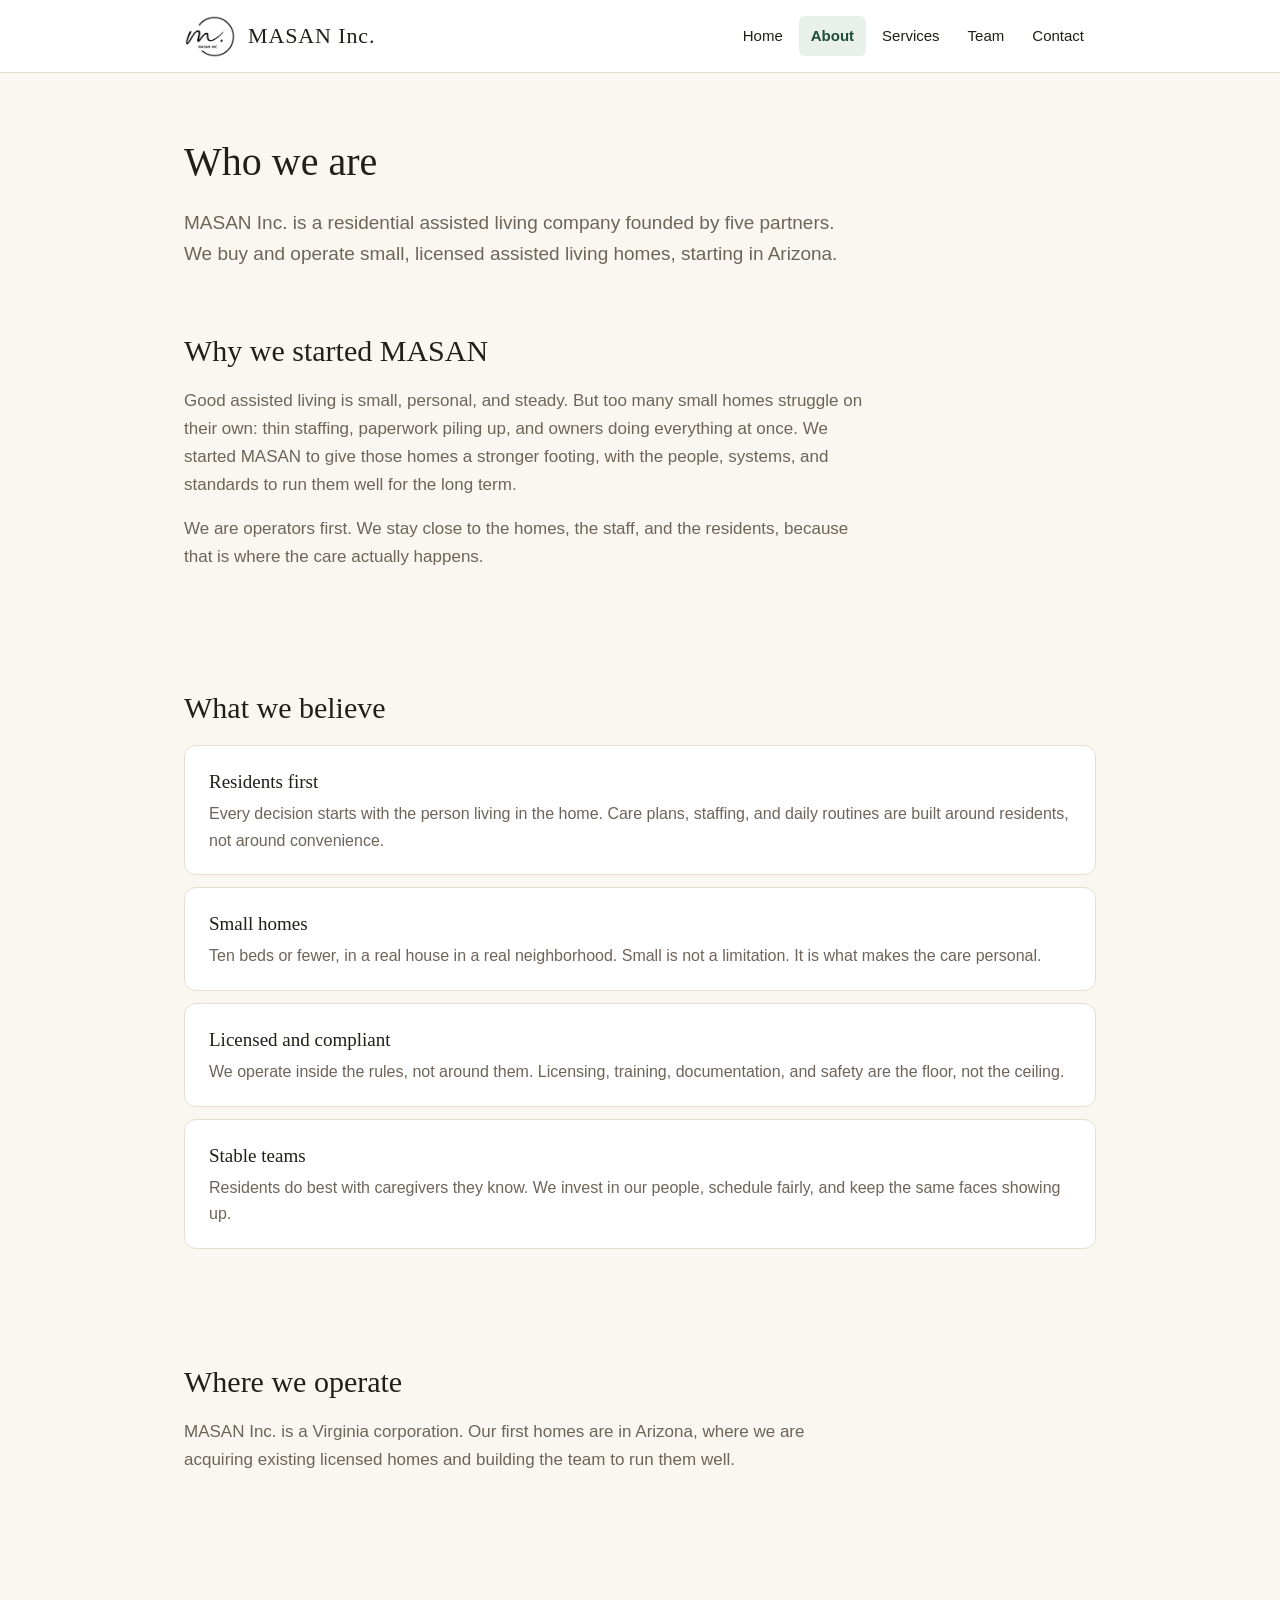
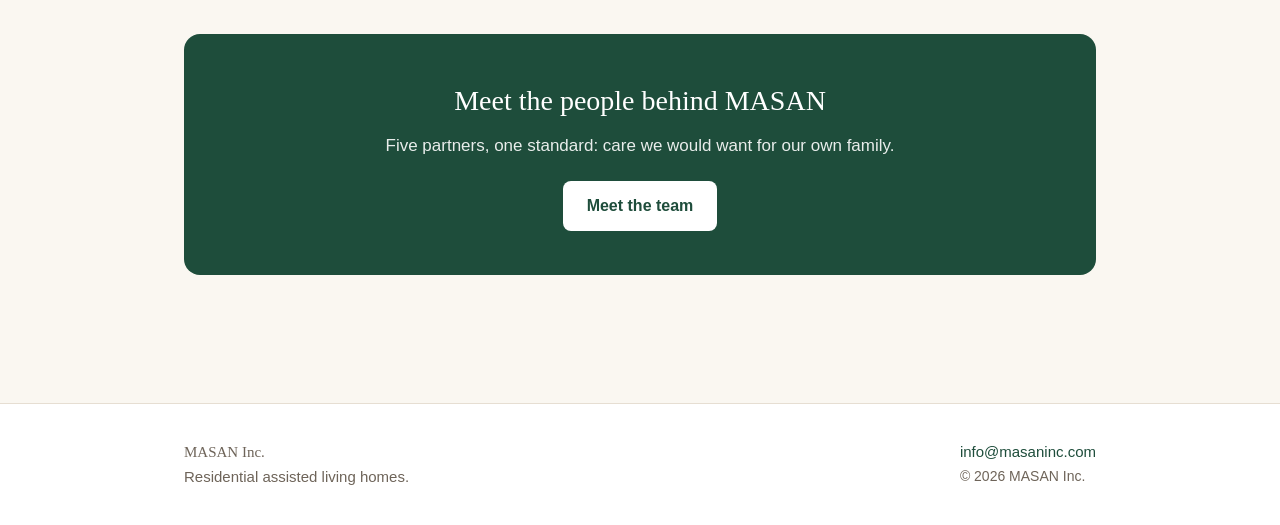
==== about/index.html @ 0355fd5c "MASAN Inc. company website: Home, About, Services, Team, Contact" ====
<!DOCTYPE html>
<html lang="en">
<head>
<meta charset="UTF-8">
<meta name="viewport" content="width=device-width, initial-scale=1.0">
<title>About | MASAN Inc.</title>
<meta name="description" content="MASAN Inc. is a residential assisted living company founded by five partners. We buy and operate small, licensed assisted living homes, starting in Arizona.">
<link rel="stylesheet" href="/styles.css">
</head>
<body>
<header class="site-header">
  <div class="wrap header-inner">
    <a class="brand" href="/" aria-label="MASAN Inc. home">
      <span class="brand-logo"></span>
      <span class="brand-name">MASAN Inc.</span>
    </a>
    <nav class="site-nav">
      <a href="/">Home</a>
      <a href="/about/" class="active">About</a>
      <a href="/services/">Services</a>
      <a href="/team/">Team</a>
      <a href="/contact/">Contact</a>
    </nav>
  </div>
</header>

<main>
  <section class="page-head">
    <div class="wrap">
      <h1>Who we are</h1>
      <p>MASAN Inc. is a residential assisted living company founded by five partners. We buy and operate small, licensed assisted living homes, starting in Arizona.</p>
    </div>
  </section>

  <section class="section">
    <div class="wrap">
      <h2>Why we started MASAN</h2>
      <p>Good assisted living is small, personal, and steady. But too many small homes struggle on their own: thin staffing, paperwork piling up, and owners doing everything at once. We started MASAN to give those homes a stronger footing, with the people, systems, and standards to run them well for the long term.</p>
      <p>We are operators first. We stay close to the homes, the staff, and the residents, because that is where the care actually happens.</p>
    </div>
  </section>

  <section class="section">
    <div class="wrap">
      <h2>What we believe</h2>
      <ul class="beliefs">
        <li>
          <strong>Residents first</strong>
          <p>Every decision starts with the person living in the home. Care plans, staffing, and daily routines are built around residents, not around convenience.</p>
        </li>
        <li>
          <strong>Small homes</strong>
          <p>Ten beds or fewer, in a real house in a real neighborhood. Small is not a limitation. It is what makes the care personal.</p>
        </li>
        <li>
          <strong>Licensed and compliant</strong>
          <p>We operate inside the rules, not around them. Licensing, training, documentation, and safety are the floor, not the ceiling.</p>
        </li>
        <li>
          <strong>Stable teams</strong>
          <p>Residents do best with caregivers they know. We invest in our people, schedule fairly, and keep the same faces showing up.</p>
        </li>
      </ul>
    </div>
  </section>

  <section class="section">
    <div class="wrap">
      <h2>Where we operate</h2>
      <p>MASAN Inc. is a Virginia corporation. Our first homes are in Arizona, where we are acquiring existing licensed homes and building the team to run them well.</p>
    </div>
  </section>

  <section class="section">
    <div class="wrap">
      <div class="cta-band">
        <h2>Meet the people behind MASAN</h2>
        <p>Five partners, one standard: care we would want for our own family.</p>
        <a class="btn" href="/team/">Meet the team</a>
      </div>
    </div>
  </section>
</main>

<footer class="site-footer">
  <div class="wrap footer-inner">
    <div>
      <p class="footer-brand">MASAN Inc.</p>
      <p>Residential assisted living homes.</p>
    </div>
    <div>
      <p><a href="mailto:info@masaninc.com">info@masaninc.com</a></p>
      <p class="muted">&copy; 2026 MASAN Inc.</p>
    </div>
  </div>
</footer>
</body>
</html>
---- styles.css ----
:root {
  --bg: #FAF7F1;
  --surface: #FFFFFF;
  --ink: #221E19;
  --muted: #6E6459;
  --accent: #1E4D3B;
  --accent-dark: #143627;
  --accent-soft: #E9F0EB;
  --line: #E6DED2;
  --serif: Georgia, 'Times New Roman', serif;
  --sans: -apple-system, BlinkMacSystemFont, 'Segoe UI', Roboto, Helvetica, Arial, sans-serif;
}

* { box-sizing: border-box; margin: 0; padding: 0; }

body {
  font-family: var(--sans);
  background: var(--bg);
  color: var(--ink);
  line-height: 1.65;
  font-size: 17px;
}

a { color: var(--accent); text-decoration: none; }
a:hover { text-decoration: underline; }

.wrap { max-width: 960px; margin: 0 auto; padding: 0 24px; }

/* Header */
.site-header {
  background: var(--surface);
  border-bottom: 1px solid var(--line);
  position: sticky;
  top: 0;
  z-index: 10;
}
.header-inner {
  display: flex;
  align-items: center;
  justify-content: space-between;
  min-height: 72px;
  gap: 16px;
  flex-wrap: wrap;
  padding-top: 8px;
  padding-bottom: 8px;
}
.brand { display: flex; align-items: center; gap: 12px; color: var(--ink); }
.brand:hover { text-decoration: none; }
.brand-logo {
  display: inline-block;
  width: 52px;
  height: 43px;
  background-image: url("[data-uri]");
  background-size: contain;
  background-repeat: no-repeat;
  background-position: center;
  flex-shrink: 0;
}
.brand-name { font-family: var(--serif); font-size: 22px; letter-spacing: 0.04em; }
.site-nav { display: flex; gap: 4px; flex-wrap: wrap; }
.site-nav a {
  color: var(--ink);
  padding: 8px 12px;
  border-radius: 6px;
  font-size: 15px;
}
.site-nav a:hover { background: var(--accent-soft); text-decoration: none; }
.site-nav a.active { background: var(--accent-soft); color: var(--accent); font-weight: 600; }

/* Hero */
.hero { text-align: center; padding: 72px 0 64px; }
.hero-logo {
  width: 190px;
  height: 157px;
  margin: 0 auto 28px;
  background-image: url("[data-uri]");
  background-size: contain;
  background-repeat: no-repeat;
  background-position: center;
}
.hero h1 {
  font-family: var(--serif);
  font-size: 48px;
  line-height: 1.15;
  font-weight: 400;
  margin-bottom: 16px;
}
.lede { font-size: 20px; color: var(--muted); max-width: 640px; margin: 0 auto 28px; }
.hero-cta { display: flex; gap: 12px; justify-content: center; flex-wrap: wrap; }

.btn {
  display: inline-block;
  background: var(--accent);
  color: #fff;
  padding: 12px 24px;
  border-radius: 8px;
  font-weight: 600;
  font-size: 16px;
}
.btn:hover { background: var(--accent-dark); text-decoration: none; }
.btn-ghost {
  background: transparent;
  color: var(--accent);
  border: 1.5px solid var(--accent);
}
.btn-ghost:hover { background: var(--accent-soft); }

/* Sections */
.section { padding: 48px 0; }
.section h2 {
  font-family: var(--serif);
  font-size: 30px;
  font-weight: 400;
  margin-bottom: 12px;
}
.section > .wrap > p { color: var(--muted); max-width: 680px; margin-bottom: 16px; }

.page-head { padding: 56px 0 8px; }
.page-head h1 { font-family: var(--serif); font-size: 40px; font-weight: 400; margin-bottom: 12px; }
.page-head p { font-size: 19px; color: var(--muted); max-width: 680px; }

/* Cards */
.cards {
  display: grid;
  grid-template-columns: repeat(auto-fit, minmax(260px, 1fr));
  gap: 20px;
  margin-top: 28px;
}
.card {
  background: var(--surface);
  border: 1px solid var(--line);
  border-radius: 12px;
  padding: 28px;
}
.card h3 { font-family: var(--serif); font-size: 22px; font-weight: 400; margin-bottom: 8px; }
.card p { color: var(--muted); font-size: 16px; }

/* Approach / belief list */
.beliefs { list-style: none; margin-top: 8px; }
.beliefs li {
  background: var(--surface);
  border: 1px solid var(--line);
  border-radius: 12px;
  padding: 20px 24px;
  margin-bottom: 12px;
}
.beliefs li strong { font-family: var(--serif); font-size: 19px; font-weight: 400; display: block; margin-bottom: 4px; }
.beliefs li p { color: var(--muted); font-size: 16px; }

/* Team */
.team-grid {
  display: grid;
  grid-template-columns: repeat(auto-fit, minmax(280px, 1fr));
  gap: 20px;
  margin-top: 28px;
}
.team-card {
  background: var(--surface);
  border: 1px solid var(--line);
  border-radius: 12px;
  padding: 28px;
}
.avatar {
  width: 64px;
  height: 64px;
  border-radius: 50%;
  background: var(--accent);
  color: #fff;
  display: flex;
  align-items: center;
  justify-content: center;
  font-family: var(--serif);
  font-size: 22px;
  margin-bottom: 16px;
}
.team-card h3 { font-family: var(--serif); font-size: 21px; font-weight: 400; }
.team-card .role { color: var(--accent); font-weight: 600; font-size: 15px; margin: 4px 0 10px; }
.team-card p { color: var(--muted); font-size: 16px; }

/* CTA band */
.cta-band {
  background: var(--accent);
  color: #fff;
  border-radius: 16px;
  padding: 44px 32px;
  text-align: center;
  margin: 48px 0;
}
.cta-band h2 { font-family: var(--serif); font-size: 28px; font-weight: 400; margin-bottom: 8px; }
.cta-band p { opacity: 0.9; margin-bottom: 20px; }
.cta-band .btn { background: #fff; color: var(--accent); }
.cta-band .btn:hover { background: var(--accent-soft); }

/* Contact */
.contact-box {
  background: var(--surface);
  border: 1px solid var(--line);
  border-radius: 12px;
  padding: 32px;
  margin-top: 28px;
  text-align: center;
}
.contact-box .email { font-family: var(--serif); font-size: 26px; }
.contact-box p { color: var(--muted); margin-top: 8px; }

/* Footer */
.site-footer {
  border-top: 1px solid var(--line);
  padding: 36px 0;
  margin-top: 32px;
  background: var(--surface);
}
.footer-inner {
  display: flex;
  justify-content: space-between;
  gap: 24px;
  flex-wrap: wrap;
}
.footer-brand { font-family: var(--serif); font-size: 20px; }
.site-footer p { color: var(--muted); font-size: 15px; }
.site-footer .muted { font-size: 14px; }

@media (max-width: 640px) {
  .hero h1 { font-size: 36px; }
  .hero { padding: 48px 0; }
  .page-head h1 { font-size: 32px; }
  .header-inner { justify-content: center; text-align: center; }
}
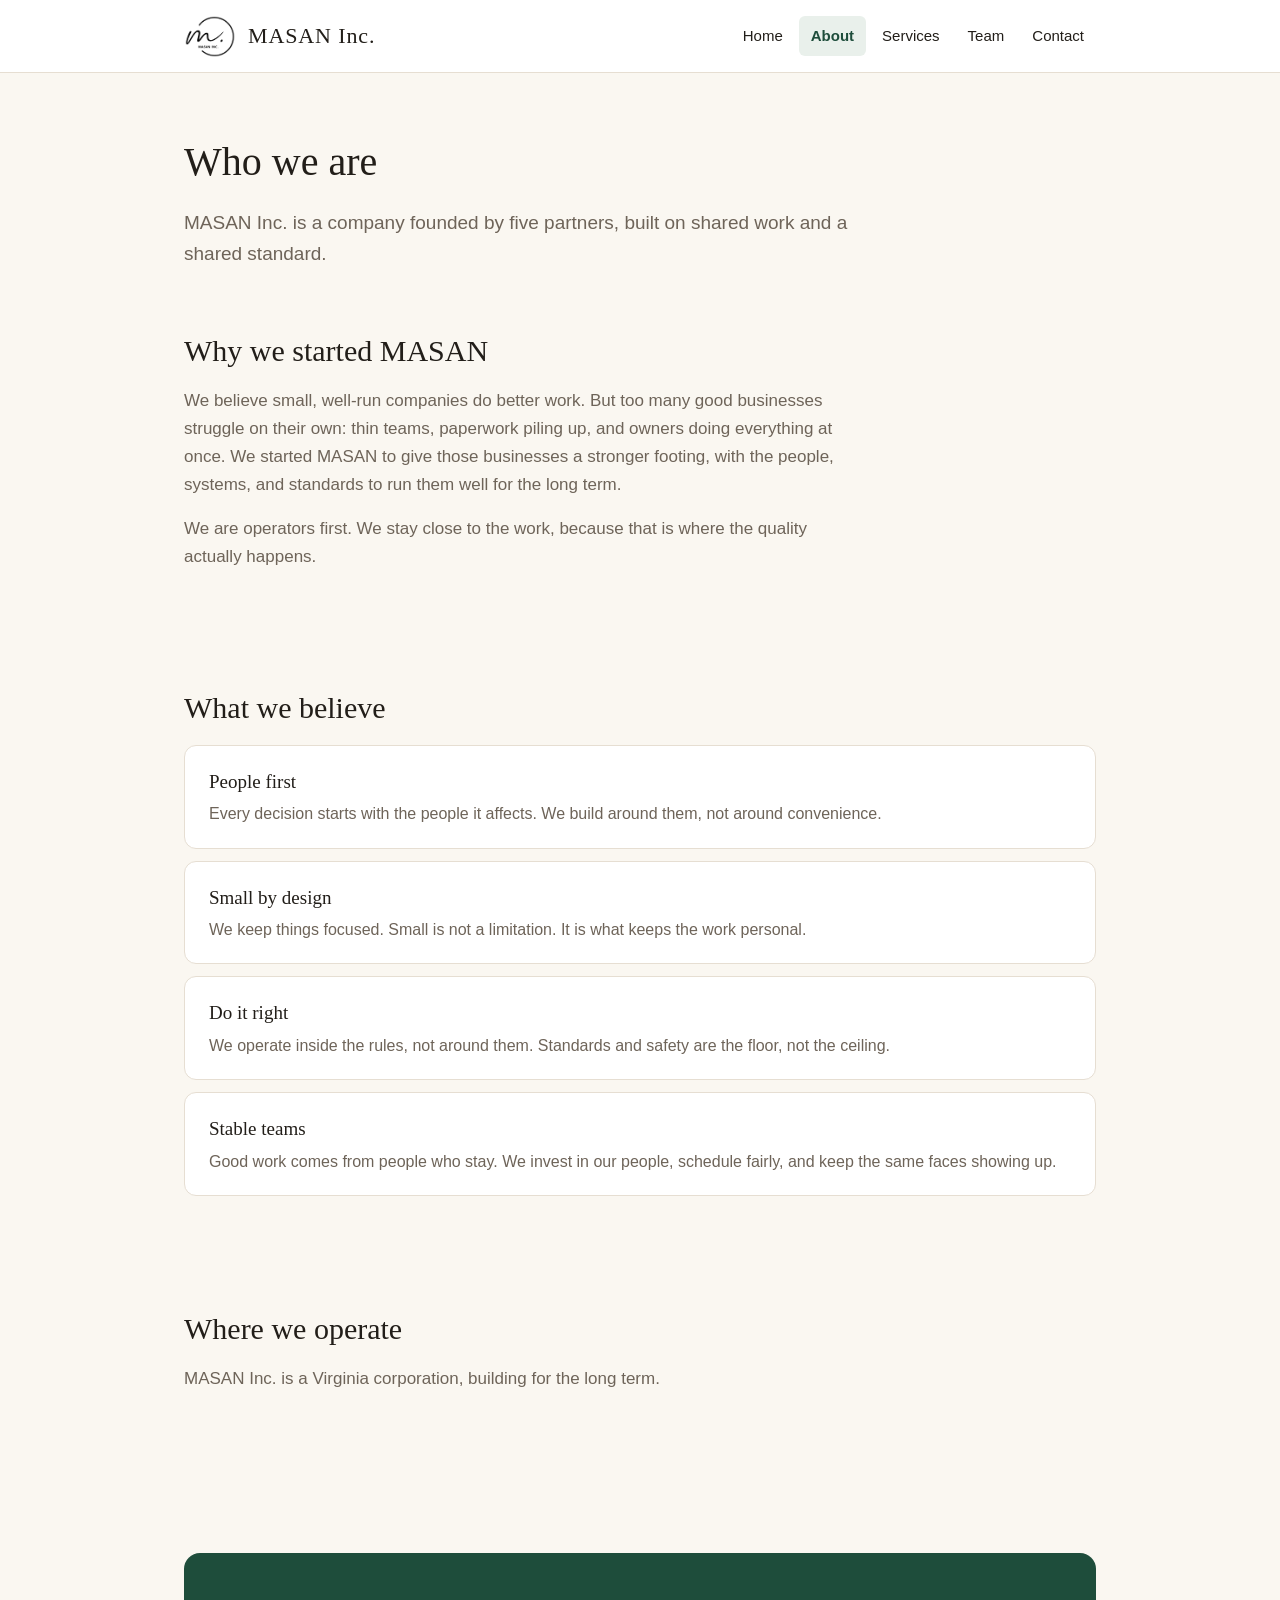
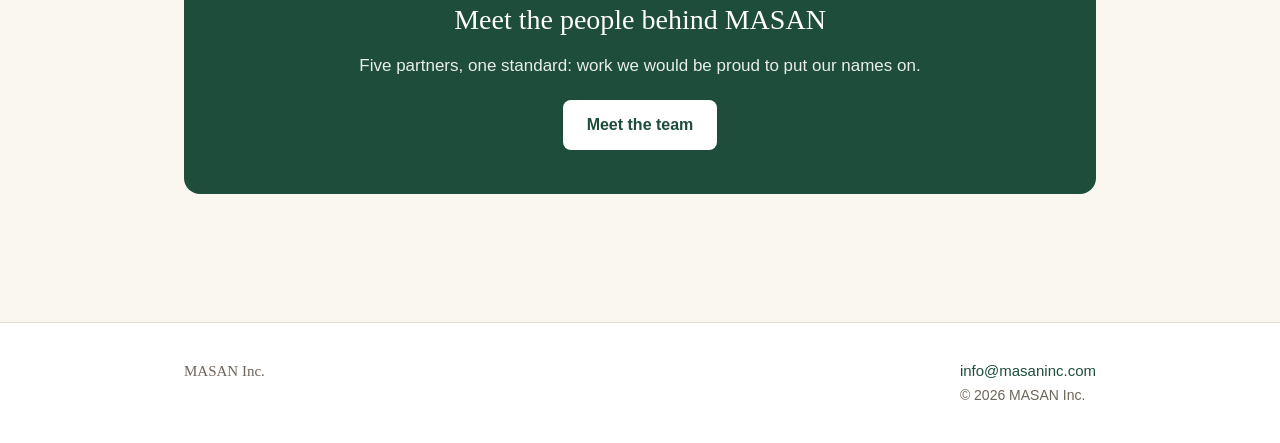
==== commit 92d02be2: "Make the site generic: remove all residential assisted living mentions" ====
--- a/about/index.html
+++ b/about/index.html
@@ -4,7 +4,7 @@
 <meta charset="UTF-8">
 <meta name="viewport" content="width=device-width, initial-scale=1.0">
 <title>About | MASAN Inc.</title>
-<meta name="description" content="MASAN Inc. is a residential assisted living company founded by five partners. We buy and operate small, licensed assisted living homes, starting in Arizona.">
+<meta name="description" content="MASAN Inc. is a company founded by five partners, built on shared work and a shared standard.">
 <link rel="stylesheet" href="/styles.css">
 </head>
 <body>
@@ -28,15 +28,15 @@
   <section class="page-head">
     <div class="wrap">
       <h1>Who we are</h1>
-      <p>MASAN Inc. is a residential assisted living company founded by five partners. We buy and operate small, licensed assisted living homes, starting in Arizona.</p>
+      <p>MASAN Inc. is a company founded by five partners, built on shared work and a shared standard.</p>
     </div>
   </section>
 
   <section class="section">
     <div class="wrap">
       <h2>Why we started MASAN</h2>
-      <p>Good assisted living is small, personal, and steady. But too many small homes struggle on their own: thin staffing, paperwork piling up, and owners doing everything at once. We started MASAN to give those homes a stronger footing, with the people, systems, and standards to run them well for the long term.</p>
-      <p>We are operators first. We stay close to the homes, the staff, and the residents, because that is where the care actually happens.</p>
+      <p>We believe small, well-run companies do better work. But too many good businesses struggle on their own: thin teams, paperwork piling up, and owners doing everything at once. We started MASAN to give those businesses a stronger footing, with the people, systems, and standards to run them well for the long term.</p>
+      <p>We are operators first. We stay close to the work, because that is where the quality actually happens.</p>
     </div>
   </section>
 
@@ -45,20 +45,20 @@
       <h2>What we believe</h2>
       <ul class="beliefs">
         <li>
-          <strong>Residents first</strong>
-          <p>Every decision starts with the person living in the home. Care plans, staffing, and daily routines are built around residents, not around convenience.</p>
+          <strong>People first</strong>
+          <p>Every decision starts with the people it affects. We build around them, not around convenience.</p>
         </li>
         <li>
-          <strong>Small homes</strong>
-          <p>Ten beds or fewer, in a real house in a real neighborhood. Small is not a limitation. It is what makes the care personal.</p>
+          <strong>Small by design</strong>
+          <p>We keep things focused. Small is not a limitation. It is what keeps the work personal.</p>
         </li>
         <li>
-          <strong>Licensed and compliant</strong>
-          <p>We operate inside the rules, not around them. Licensing, training, documentation, and safety are the floor, not the ceiling.</p>
+          <strong>Do it right</strong>
+          <p>We operate inside the rules, not around them. Standards and safety are the floor, not the ceiling.</p>
         </li>
         <li>
           <strong>Stable teams</strong>
-          <p>Residents do best with caregivers they know. We invest in our people, schedule fairly, and keep the same faces showing up.</p>
+          <p>Good work comes from people who stay. We invest in our people, schedule fairly, and keep the same faces showing up.</p>
         </li>
       </ul>
     </div>
@@ -67,7 +67,7 @@
   <section class="section">
     <div class="wrap">
       <h2>Where we operate</h2>
-      <p>MASAN Inc. is a Virginia corporation. Our first homes are in Arizona, where we are acquiring existing licensed homes and building the team to run them well.</p>
+      <p>MASAN Inc. is a Virginia corporation, building for the long term.</p>
     </div>
   </section>
 
@@ -75,7 +75,7 @@
     <div class="wrap">
       <div class="cta-band">
         <h2>Meet the people behind MASAN</h2>
-        <p>Five partners, one standard: care we would want for our own family.</p>
+        <p>Five partners, one standard: work we would be proud to put our names on.</p>
         <a class="btn" href="/team/">Meet the team</a>
       </div>
     </div>
@@ -86,7 +86,6 @@
   <div class="wrap footer-inner">
     <div>
       <p class="footer-brand">MASAN Inc.</p>
-      <p>Residential assisted living homes.</p>
     </div>
     <div>
       <p><a href="mailto:info@masaninc.com">info@masaninc.com</a></p>
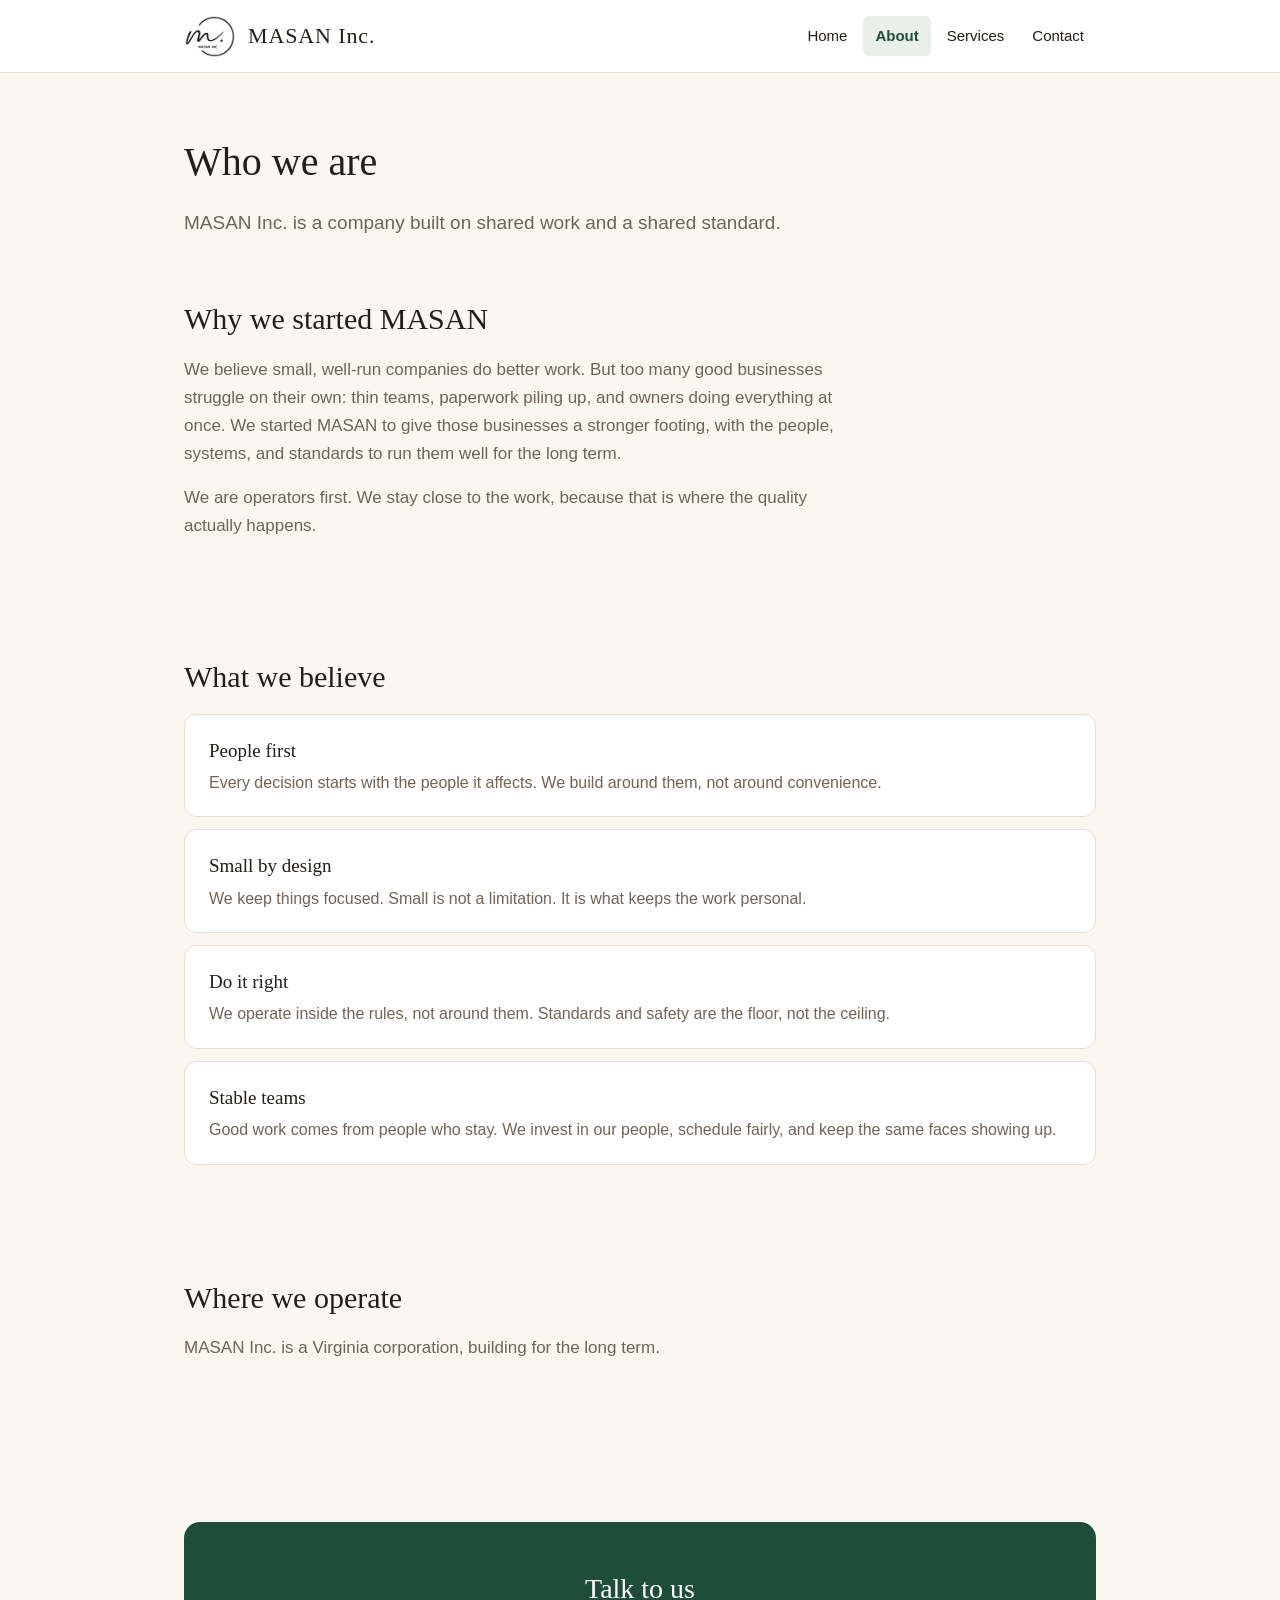
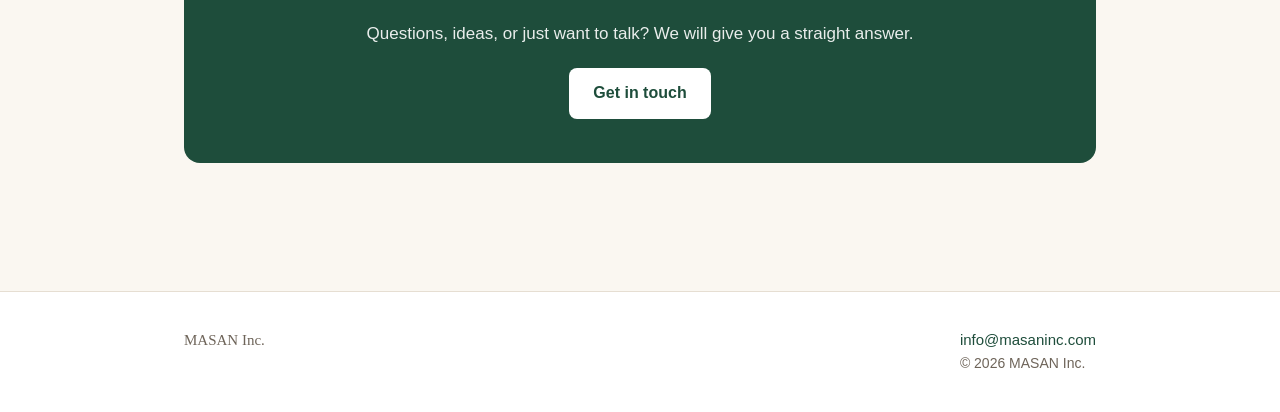
==== commit 50d2135f: "Remove the team page and all mentions of five partners" ====
--- a/about/index.html
+++ b/about/index.html
@@ -4,7 +4,7 @@
 <meta charset="UTF-8">
 <meta name="viewport" content="width=device-width, initial-scale=1.0">
 <title>About | MASAN Inc.</title>
-<meta name="description" content="MASAN Inc. is a company founded by five partners, built on shared work and a shared standard.">
+<meta name="description" content="MASAN Inc. is a company built on shared work and a shared standard.">
 <link rel="stylesheet" href="/styles.css">
 </head>
 <body>
@@ -18,7 +18,6 @@
       <a href="/">Home</a>
       <a href="/about/" class="active">About</a>
       <a href="/services/">Services</a>
-      <a href="/team/">Team</a>
       <a href="/contact/">Contact</a>
     </nav>
   </div>
@@ -28,7 +27,7 @@
   <section class="page-head">
     <div class="wrap">
       <h1>Who we are</h1>
-      <p>MASAN Inc. is a company founded by five partners, built on shared work and a shared standard.</p>
+      <p>MASAN Inc. is a company built on shared work and a shared standard.</p>
     </div>
   </section>
 
@@ -74,9 +73,9 @@
   <section class="section">
     <div class="wrap">
       <div class="cta-band">
-        <h2>Meet the people behind MASAN</h2>
-        <p>Five partners, one standard: work we would be proud to put our names on.</p>
-        <a class="btn" href="/team/">Meet the team</a>
+        <h2>Talk to us</h2>
+        <p>Questions, ideas, or just want to talk? We will give you a straight answer.</p>
+        <a class="btn" href="/contact/">Get in touch</a>
       </div>
     </div>
   </section>
